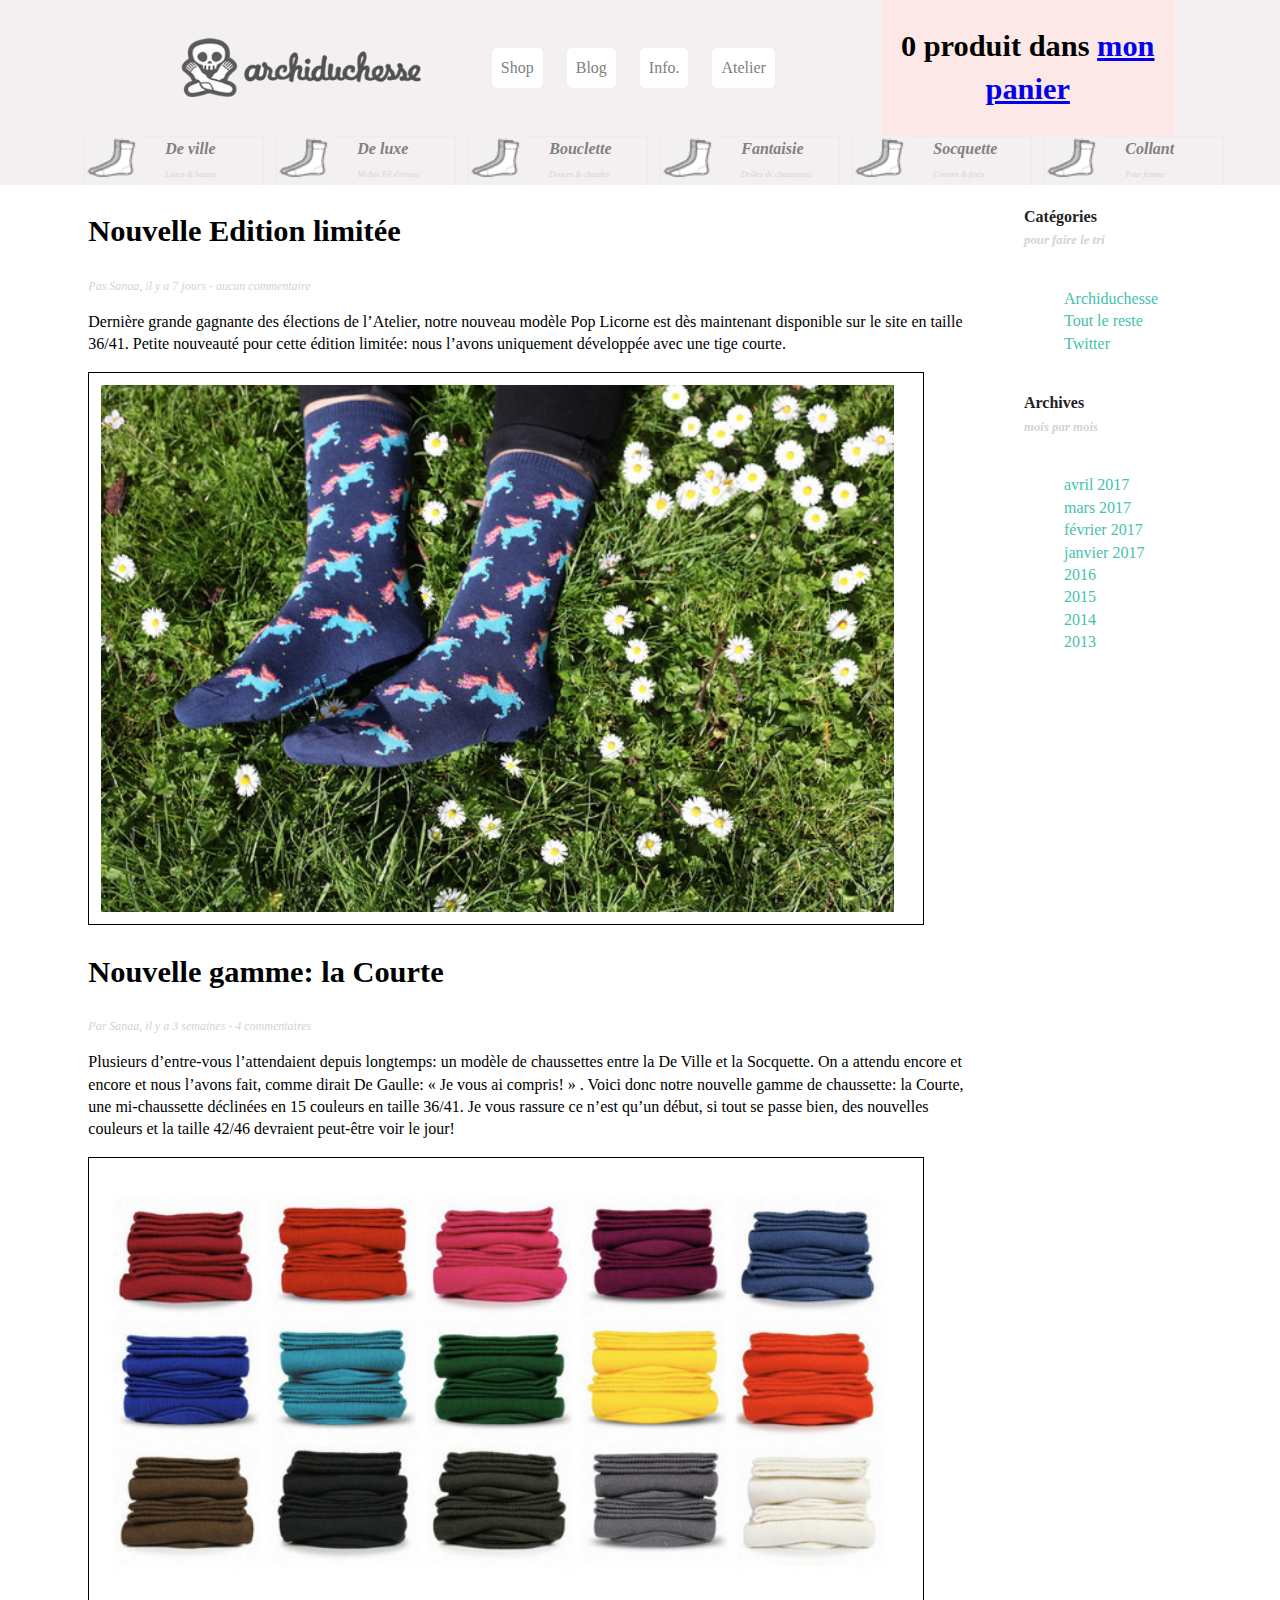
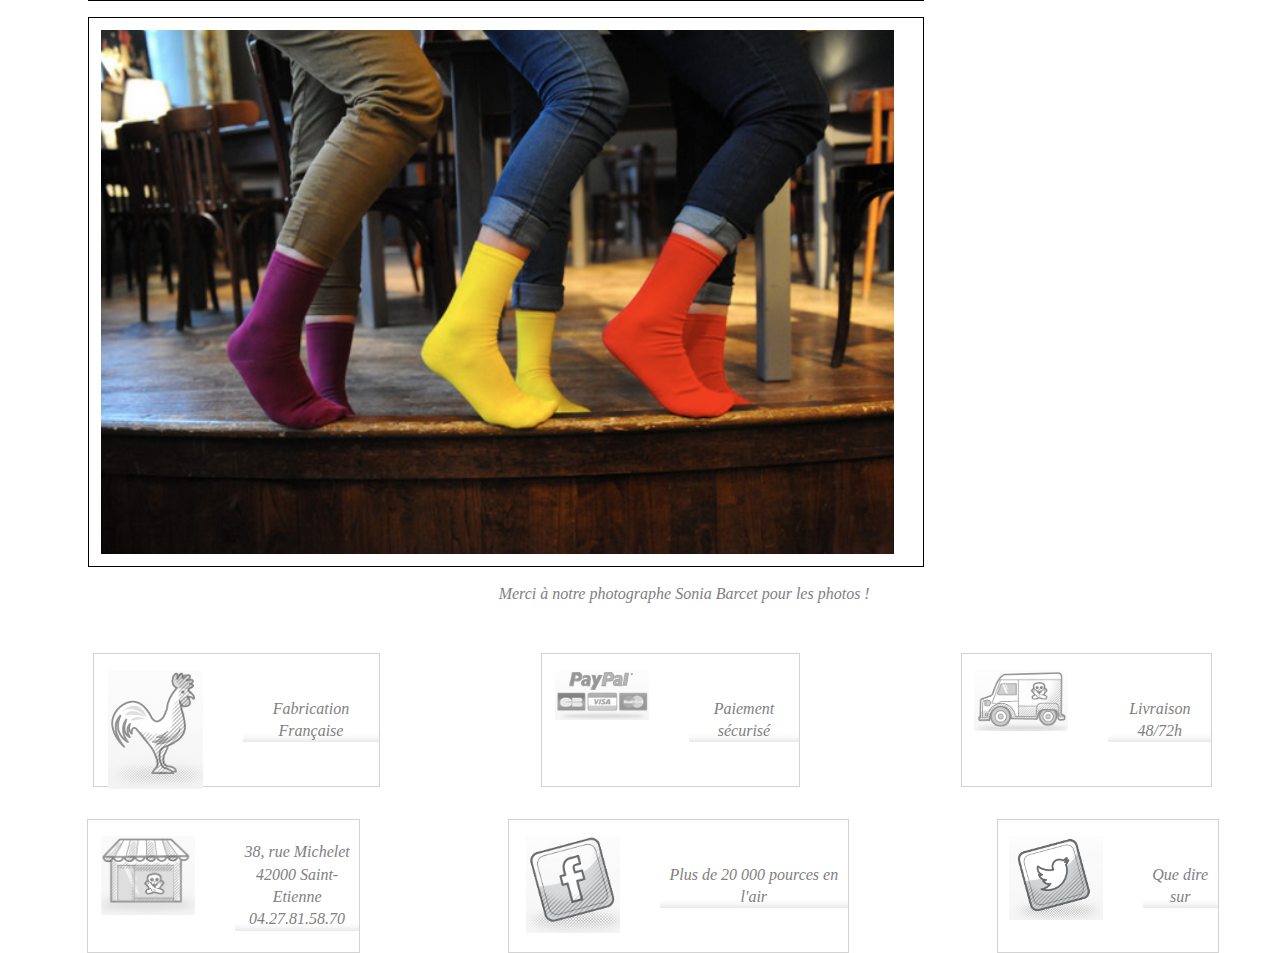
==== blog.html @ 6425f380 "fix some error again" ====
<!doctype html>
<html class="no-js" lang="fr">

<head>
    <meta charset="utf-8">
    <meta http-equiv="x-ua-compatible" content="ie=edge">
    <title>Archiduchesse</title>
    <meta name="description" content="">
    <meta name="viewport" content="width=device-width, initial-scale=1">

    <link rel="icon" href="favicon.ico" type="image/x-icon">
    <!-- Place favicon.ico in the root directory -->
    <link rel="stylesheet" href="css/normalize.css">
    <link rel="stylesheet" href="css/main.css">
    <script src="js/vendor/modernizr-2.8.3.min.js"></script>
</head>

<body>
    <!--[if lt IE 8]>
            <p class="browserupgrade">You are using an <strong>outdated</strong> browser. Please <a href="http://browsehappy.com/">upgrade your browser</a> to improve your experience.</p>
        <![endif]-->

    <!-- Add your site or application content here -->
    <header class="mobile">
        <!-- menu barre -->
        <img class="menubarre" src="https://www.archiduchesse.com/themes/axome/img/theme/menu.svg" alt="menubarre">

        <!-- logo archiduchesse -->
        <img class="logo" src="img/logo_archiduchesse.jpg" alt="logo archiduchesse">

        <!-- image caddie -->
        <img class="caddie" src="https://www.archiduchesse.com/themes/axome/img/theme/panier.svg" alt="panier">
    </header>

    <!-- - - - - - - - Début du header tablette - - - -->
    <header class="tablette">

        <section class="haut">
            <figure>
                <a href="index.html"><img class="logo" src="img/logo_archiduchesse.jpg" alt="logo archiduchesse"></a>
            </figure>

            <ul>
                <li><a href="www.shop.fr">Shop</a></li>
                <li><a href="www.bolg.fr">Blog</a></li>
                <li><a href="www.info.fr">Info.</a></li>
                <li><a href="www.atelier.fr">Atelier</a></li>
            </ul>

            <section class="rose">
                <h2>0 produit dans <a href="www.monpanier.fr">mon panier</a></h2>
            </section>

        </section>

        <!-- - - - - - - - FIN DU HEADER - - - - -->


        <ul id="menu">
            <li>
                <figure>
                    <img src="img/chaussette.png" alt="petites chaussettes">
                </figure>
                <h2>De ville<br><span>Lisses & hautes</span></h2>
            </li>

            <li>
                <figure>
                    <img src="img/chaussette.png" alt="petites chaussettes">
                </figure>
                <h2>De luxe<br><span>Mi-bas Fil d'écosse</span></h2>
            </li>

            <li>
                <figure>
                    <img src="img/chaussette.png" alt="petites chaussettes">
                </figure>
                <h2>Bouclette<br><span>Douces & chaudes</span></h2>
            </li>

            <li>
                <figure>
                    <img src="img/chaussette.png" alt="petites chaussettes">
                </figure>
                <h2>Fantaisie<br><span>Drôles de chaussettes</span></h2>
            </li>

            <li>
                <figure>
                    <img src="img/chaussette.png" alt="petites chaussettes">
                </figure>
                <h2>Socquette<br><span>Courtes & fines</span></h2>
            </li>

            <li>
                <figure>
                    <img src="img/chaussette.png" alt="petites chaussettes">
                </figure>
                <h2>Collant<br><span>Pour femme</span></h2>
            </li>


        </ul>
        </section>
    </header>
    <!-- - - - - - FIN DU HEADER VERSION TABLETTE - - - - - - -->

    <aside>
        <h4>Catégories<br>
  <span>pour faire le tri</span></h4>
        <ul>
            <li><a href="#">Archiduchesse</a></li>
            <li><a href="#">Tout le reste</a></li>
            <li><a href="#">Twitter</a>
        </ul>

        <h4>Archives
  <br><span>mois par mois</span></h4>
        <ul>
            <li><a href="#">avril 2017</a></li>
            <li><a href="#">mars 2017</a></li>
            <li><a href="#">février 2017</a></li>
            <li><a href="#">janvier 2017</a></li>
            <li><a href="#">2016</a></li>
            <li><a href="#">2015</a></li>
            <li><a href="#">2014</a></li>
            <li><a href="#">2013</a></li>
        </ul>

    </aside>





    <section class="blog">

        <article class="article1">

            <h2>Nouvelle Edition limitée</h2>
            <p class="commentaire">Pas Sanaa, il y a 7 jours - aucun commentaire</p>
            <p class="texte">Dernière grande gagnante des élections de l’Atelier, notre nouveau modèle Pop Licorne est dès maintenant disponible sur le site en taille 36/41. Petite nouveauté pour cette édition limitée: nous l’avons uniquement développée avec une tige
                courte.</p>

            <figure>
                <img src="img/prairie.png" alt="chaussettes licornes">
            </figure>
        </article>

        <article class="article1">
            <h2>Nouvelle gamme: la Courte</h2>
            <p class="commentaire">Par Sanaa, il y a 3 semaines - 4 commentaires</p>
            <p class="texte">Plusieurs d’entre-vous l’attendaient depuis longtemps: un modèle de chaussettes entre la De Ville et la Socquette. On a attendu encore et encore et nous l’avons fait, comme dirait De Gaulle: « Je vous ai compris! » . Voici donc notre nouvelle
                gamme de chaussette: la Courte, une mi-chaussette déclinées en 15 couleurs en taille 36/41. Je vous rassure ce n’est qu’un début, si tout se passe bien, des nouvelles couleurs et la taille 42/46 devraient peut-être voir le jour!</p>
            <figure>
                <img src="img/laine.png" alt="differentes couleurs de laine">
            </figure>

            <figure>
                <img src="img/pieds.png" alt="pieds en chaussettes">
            </figure>
            <p>Merci à notre photographe Sonia Barcet pour les photos !</p>
        </article>
    </section>
    <!-- - - - - - - DEBUT DU FOOTER - - - - - -->
    <footer>
        <section class="ligne1">
            <article>
                <figure>
                    <img src="img/coq.png" alt="Fabrication francaise">
                </figure>
                <h3>Fabrication Française</h3>
            </article>

            <article>
                <figure>
                    <img src="img/paypal.png" alt="Payez via Paypal">
                </figure>
                <h3>Paiement sécurisé</h3>
            </article>

            <article class="icon">
                <figure>
                    <img src="img/camion.png" alt="livraison">
                </figure>
                <h3>Livraison 48/72h</h3>
            </article>
        </section>

        <!-- DEUXIEME LIGNE DU FOOTER -->

        <section class="ligne2">

            <article class="icon">
                <figure>
                    <img src="img/maison.png" alt="notre magasin">
                </figure>
                <h3>38, rue Michelet<br>42000 Saint-Etienne<br>04.27.81.58.70</h3>
            </article>

            <article class="mobile">
                <figure>
                    <img src="img/camion.png" alt="livraison">
                </figure>
                <h3>Livraison 48/72h</h3>
            </article>

            <article class="mobile">
                <figure>
                    <img src="img/maison.png" alt="notre magasin">
                </figure>
                <h3>38, rue Michelet<br>42000 Saint-Etienne<br>04.27.81.58.70</h3>
            </article>


            <article class="icon">
                <figure>
                    <img src="img/facebook.png" alt="logo Facebook">
                </figure>
                <h3>Plus de 20 000 pources en l'air</h3>
            </article>

            <article class="icon">
                <figure>
                    <img src="img/twitter.png" alt="logo Twitter">
                </figure>
                <h3>Que dire sur </h3>
            </article>

        </section>
    </footer>









    <script src="https://code.jquery.com/jquery-1.12.0.min.js"></script>
    <script>
        window.jQuery || document.write('<script src="js/vendor/jquery-1.12.0.min.js"><\/script>')
    </script>
    <script src="js/plugins.js"></script>
    <script src="js/main.js"></script>

    <!-- Google Analytics: change UA-XXXXX-X to be your site's ID. -->
    <script>
        (function(b, o, i, l, e, r) {
            b.GoogleAnalyticsObject = l;
            b[l] || (b[l] =
                function() {
                    (b[l].q = b[l].q || []).push(arguments)
                });
            b[l].l = +new Date;
            e = o.createElement(i);
            r = o.getElementsByTagName(i)[0];
            e.src = 'https://www.google-analytics.com/analytics.js';
            r.parentNode.insertBefore(e, r)
        }(window, document, 'script', 'ga'));
        ga('create', 'UA-XXXXX-X', 'auto');
        ga('send', 'pageview');
    </script>
</body>

</html>
---- css/main.css ----
/*! HTML5 Boilerplate v5.3.0 | MIT License | https://html5boilerplate.com/ */


/*
 * What follows is the result of much research on cross-browser styling.
 * Credit left inline and big thanks to Nicolas Gallagher, Jonathan Neal,
 * Kroc Camen, and the H5BP dev community and team.
 */


/* ==========================================================================
   Base styles: opinionated defaults
   ========================================================================== */

html {
    color: #222;
    font-size: 1em;
    line-height: 1.4;
}


/*
 * Remove text-shadow in selection highlight:
 * https://twitter.com/miketaylr/status/12228805301
 *
 * These selection rule sets have to be separate.
 * Customize the background color to match your design.
 */

::-moz-selection {
    background: #b3d4fc;
    text-shadow: none;
}

::selection {
    background: #b3d4fc;
    text-shadow: none;
}


/*
 * A better looking default horizontal rule
 */

hr {
    display: block;
    height: 1px;
    border: 0;
    border-top: 1px solid #ccc;
    margin: 1em 0;
    padding: 0;
}


/*
 * Remove the gap between audio, canvas, iframes,
 * images, videos and the bottom of their containers:
 * https://github.com/h5bp/html5-boilerplate/issues/440
 */

audio, canvas, iframe, img, svg, video {
    vertical-align: middle;
}


/*
 * Remove default fieldset styles.
 */

fieldset {
    border: 0;
    margin: 0;
    padding: 0;
}


/*
 * Allow only vertical resizing of textareas.
 */

textarea {
    resize: vertical;
}


/* ==========================================================================
   Browser Upgrade Prompt
   ========================================================================== */

.browserupgrade {
    margin: 0.2em 0;
    background: #ccc;
    color: #000;
    padding: 0.2em 0;
}


/* ==========================================================================
   Author's custom styles
   ========================================================================== */

header {
    position: fixed;
    background-color: white;
    top: 0;
    width: 100%;
    display: inline-flex;
    justify-content: space-around;
    box-shadow: 0 0 15px grey;
    background-color: #F4F0F1;
}

body {
    font-family: "Georgia";
}


/* Icone et logo */

.menubarre {
    width: 8%;
    height: 8%;
    margin-top: 20px;
}

.logo {
    width: 50%;
    height: 50%;
}

.caddie {
    width: 8%;
    height: 8%;
    margin-top: 20px;
}


/* ---------------- Fin du header ---------- */

.contenu_principal {
    width: 90%;
}

h1 {
    margin-top: 1em;
    font-family: serif;
    color: grey;
    margin-left: 4%;
}


/* Réglage des tailles */

.tailles {
    margin-left: 4%;
    width: 100%;
    display: flex;
    justify-content: flex-start;
    flex-wrap: wrap;
}

.tailles a, .menu_fixe a {
    margin: .25em;
    text-decoration: none;
    border-radius: 7px;
    padding: 2%;
    border: 4px solid #DEDFD8;
    color: white;
    background-color: #DEDFD8;
}

.tailles a:hover, .menu_fixe a:hover {
    background-color: black;
    border: 4px solid black;
}


/* Réglage des photos de chaussettes */

.chaussettes {
    display: flex;
    flex-wrap: wrap;
    justify-content: flex-start;
    margin-top: 3%;
}

article h3, article p {
    font-weight: normal;
    text-align: center;
    color: grey;
    font-style: italic;
    font-family: serif;
}

article h3 {
    box-shadow: 0px -10px 10px -10px lightgrey inset;
}

article {
    margin-left: 2%;
}

.prix {
    width: 20%;
    border: 1px solid #DEDFD8;
    border-radius: 5px;
    background-color: #DEDFD8;
    padding-right: 1px;
    margin-left: 70%;
}

figure {
    width: 100%;
    margin-left: 5%;
}

img {
    width: 100%;
}

.pub {
    margin: auto;
}


/* -------------- FOOTER ------------- */


/* alignement des logos*/

.ligne1, .ligne2 {
    display: flex;
    justify-content: space-around;
}

footer h3, footer p, form {
    font-weight: normal;
    font-style: italic;
    color: grey;
    font-family: serif;
    font-size: 1em;
    text-align: center;
}

footer figure {
    width: 100px;
    height: 100px;
}


/* -------------------- PAGE BLOG ---------------- */

.blog {
    margin-left: 5%;
    position: relative;
    margin-top: 20%;
}

.article1 figure {
    width: 70%;
    border: 1px solid black;
    margin-left: 0;
}

.article1 img {
    margin: 12px;
    width: 95%;
    height: 95%;
}

.texte {
    font-family: serif;
    width: 90%;
    text-align: left;
    font-style: normal;
    color: black;
}

.commentaire {
    text-align: left;
    color: lightgrey;
    font-size: .75em;
}

h2 {
    font-size: 1.90em;
    font-family: serif;
    color: black;
    margin-left: 0%;
}

h2:hover {
    color: #44C2AC;
}

aside {
    display: none;
}


/* VERSION TABLETTE */

.tablette, .icon {
    display: none;
}

@media (min-width: 800px) {
    .mobile {
        display: none;
    }
    .tablette {
        position: relative;
        display: inline-flex;
        flex-wrap: wrap;
        align-items: center;
    }
    /* logo + menu + rose */
    .haut {
        display: inline-flex;
        flex-wrap: nowrap;
        align-items: center;
    }
    /* Logo Archiduchesse */
    .haut figure {
        width: 30%;
        height: 30%;
    }
    .tablette img {
        width: 100%;
    }
    /*Encadrement rose a droite du header*/
    .rose {
        background-color: #FCE9E7;
        text-align: center;
        width: 30%;
    }
    /* Menu format tablette */
    .haut ul {
        display: inline-flex;
        list-style-type: none;
        padding-left: 0;
        width: 40%;
    }
    .haut li {
        border: 5px solid white;
        border-radius: 5px;
        margin-right: 1.5em;
        padding: .25em;
        background-color: white;
    }
    li a {
        text-decoration: none;
        color: grey;
    }
    li a:hover {
        border: 5px solid black;
        color: black;
        border: black;
    }
    #menu {
        display: inline-flex;
        justify-content: center;
        width: 90%;
        margin-top: 0;
        margin-bottom: 0;
    }
    #menu li {
        display: inline-flex;
        margin-right: 1%;
        align-items: center;
        height: 3em;
        width: 75%;
        border-left: 1px solid #F7E5F1;
        border-top: 1px solid #F7E5F1;
        border-right: 1px solid #F7E5F1;
    }
    .tablette {
        box-shadow: none;
    }
    #menu li:hover {
        background-color: #F7E5F1;
    }
    #menu figure {
        width: 30%;
        margin: 0;
        margin-right: 15%;
    }
    #menu li span {
        font-weight: normal;
        font-size: .5em;
    }
    #menu h2 {
        font-size: 1em;
        font-family: serif;
        font-style: italic;
        color: grey;
    }
    /* Menu des tailles a droite */
    .menu_fixe {
        position: fixed;
        display: flex;
        flex-direction: column;
        width: 6%;
        margin-left: 90%;
    }
    /* Titre "chaussettes de ville"*/
    h1 {
        margin-top: 3.5%;
        font-weight: normal;
    }
    /* Début du footer - premiere ligne et deuxième ligne */
    .ligne1 article, .ligne2 article {
        display: inline-flex;
        border: 1px solid lightgrey;
        margin-top: 2em;
        align-items: center;
    }
    .tablette2 {
        display: inline-flex;
    }
    footer .mobile {
        display: none;
    }
    .blog {
        margin-top: 2%;
    }
    aside {
        display: flex;
        flex-direction: column;
        position: absolute;
        margin-left: 80%;
    }
    aside ul {
        list-style-type: none;
    }
    span {
        color: lightgrey;
        font-style: italic;
        font-size: .8em;
    }
    aside li a {
        color: #44C2AC;
    }
    .texte {
        width: 75%;
    }
}


/* ==========================================================================
   Helper classes
   ========================================================================== */


/*
 * Hide visually and from screen readers
 */

.hidden {
    display: none !important;
}


/*
 * Hide only visually, but have it available for screen readers:
 * http://snook.ca/archives/html_and_css/hiding-content-for-accessibility
 */

.visuallyhidden {
    border: 0;
    clip: rect(0 0 0 0);
    height: 1px;
    margin: -1px;
    overflow: hidden;
    padding: 0;
    position: absolute;
    width: 1px;
}


/*
 * Extends the .visuallyhidden class to allow the element
 * to be focusable when navigated to via the keyboard:
 * https://www.drupal.org/node/897638
 */

.visuallyhidden.focusable:active, .visuallyhidden.focusable:focus {
    clip: auto;
    height: auto;
    margin: 0;
    overflow: visible;
    position: static;
    width: auto;
}


/*
 * Hide visually and from screen readers, but maintain layout
 */

.invisible {
    visibility: hidden;
}


/*
 * Clearfix: contain floats
 *
 * For modern browsers
 * 1. The space content is one way to avoid an Opera bug when the
 *    `contenteditable` attribute is included anywhere else in the document.
 *    Otherwise it causes space to appear at the top and bottom of elements
 *    that receive the `clearfix` class.
 * 2. The use of `table` rather than `block` is only necessary if using
 *    `:before` to contain the top-margins of child elements.
 */

.clearfix:before, .clearfix:after {
    content: " ";
    /* 1 */
    display: table;
    /* 2 */
}

.clearfix:after {
    clear: both;
}


/* ==========================================================================
   EXAMPLE Media Queries for Responsive Design.
   These examples override the primary ('mobile first') styles.
   Modify as content requires.
   ========================================================================== */

@media only screen and (min-width: 35em) {
    /* Style adjustments for viewports that meet the condition */
}

@media print, (-webkit-min-device-pixel-ratio: 1.25), (min-resolution: 1.25dppx), (min-resolution: 120dpi) {
    /* Style adjustments for high resolution devices */
}


/* ==========================================================================
   Print styles.
   Inlined to avoid the additional HTTP request:
   http://www.phpied.com/delay-loading-your-print-css/
   ========================================================================== */

@media print {
    *, *:before, *:after, *:first-letter, *:first-line {
        background: transparent !important;
        color: #000 !important;
        /* Black prints faster:
                                   http://www.sanbeiji.com/archives/953 */
        box-shadow: none !important;
        text-shadow: none !important;
    }
    a, a:visited {
        text-decoration: underline;
    }
    a[href]:after {
        content: " (" attr(href) ")";
    }
    abbr[title]:after {
        content: " (" attr(title) ")";
    }
    /*
     * Don't show links that are fragment identifiers,
     * or use the `javascript:` pseudo protocol
     */
    a[href^="#"]:after, a[href^="javascript:"]:after {
        content: "";
    }
    pre, blockquote {
        border: 1px solid #999;
        page-break-inside: avoid;
    }
    /*
     * Printing Tables:
     * http://css-discuss.incutio.com/wiki/Printing_Tables
     */
    thead {
        display: table-header-group;
    }
    tr, img {
        page-break-inside: avoid;
    }
    img {
        max-width: 100% !important;
    }
    p, h2, h3 {
        orphans: 3;
        widows: 3;
    }
    h2, h3 {
        page-break-after: avoid;
    }
}
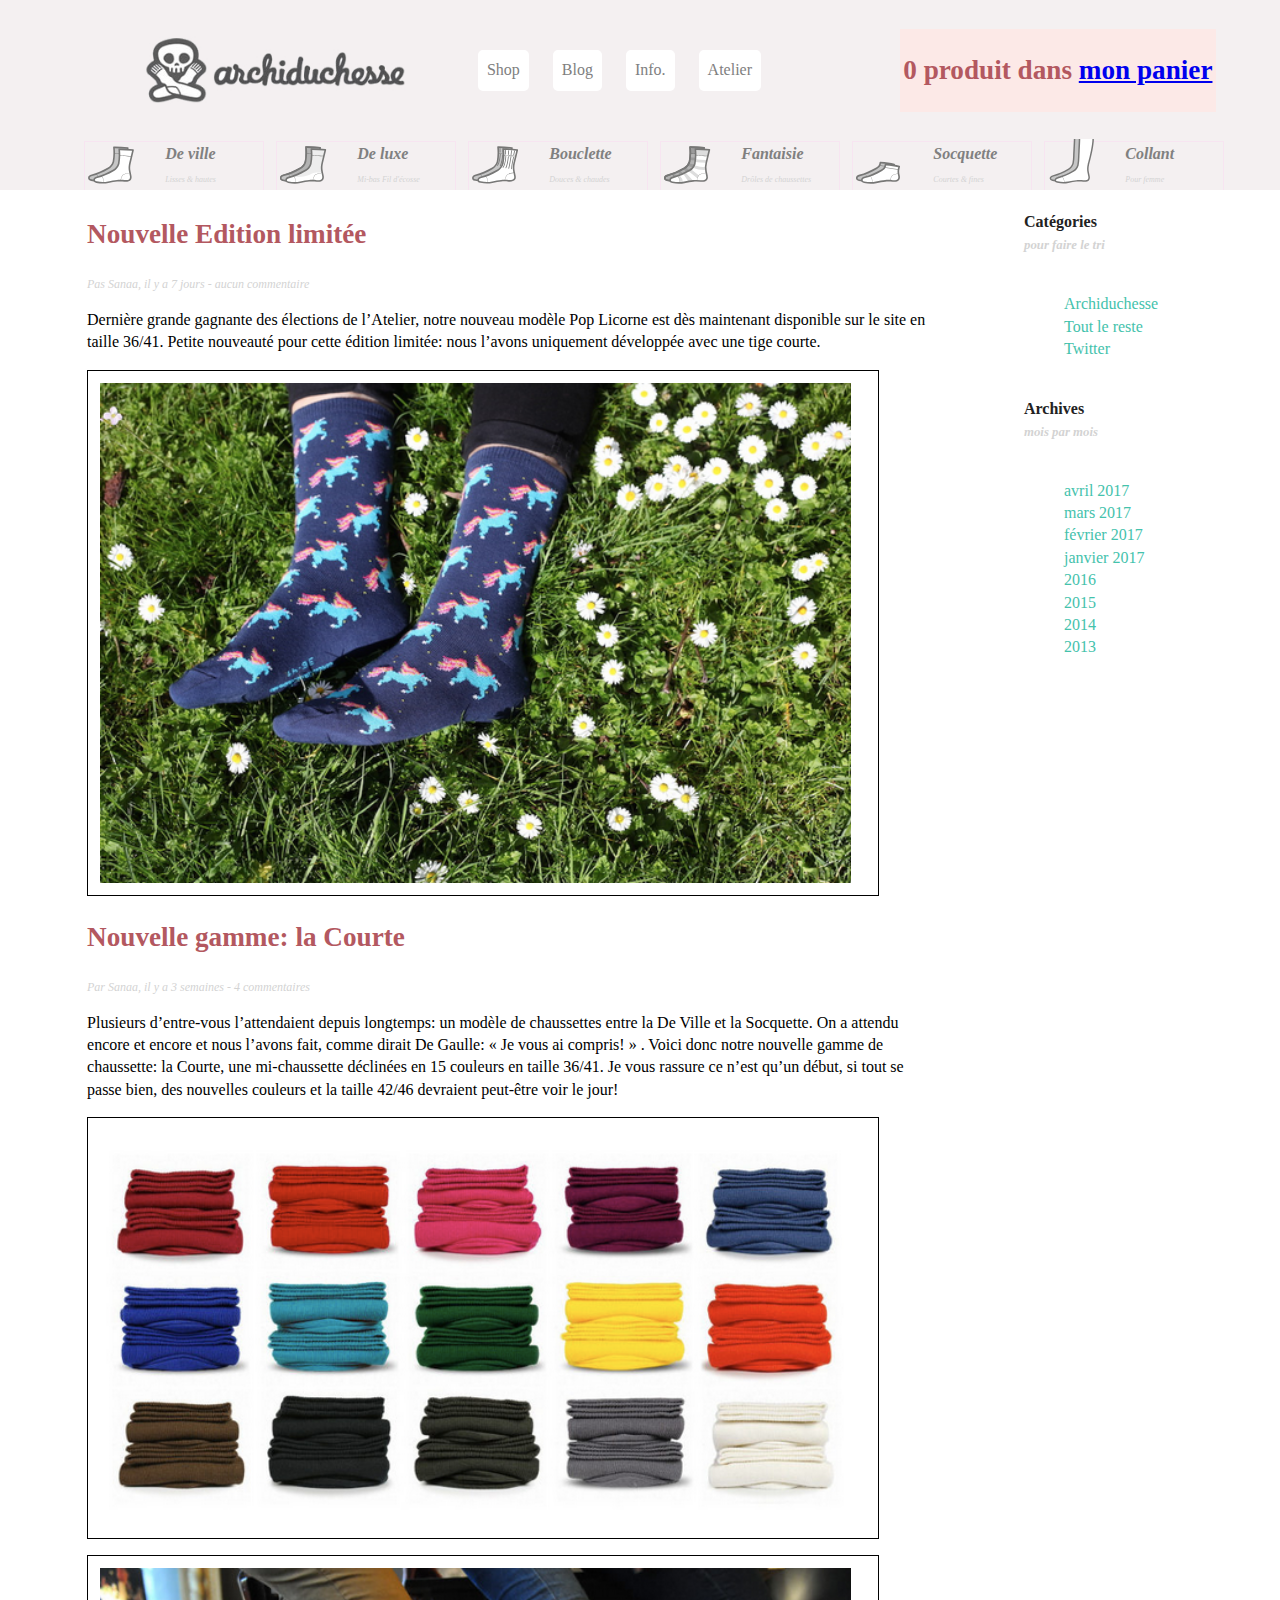
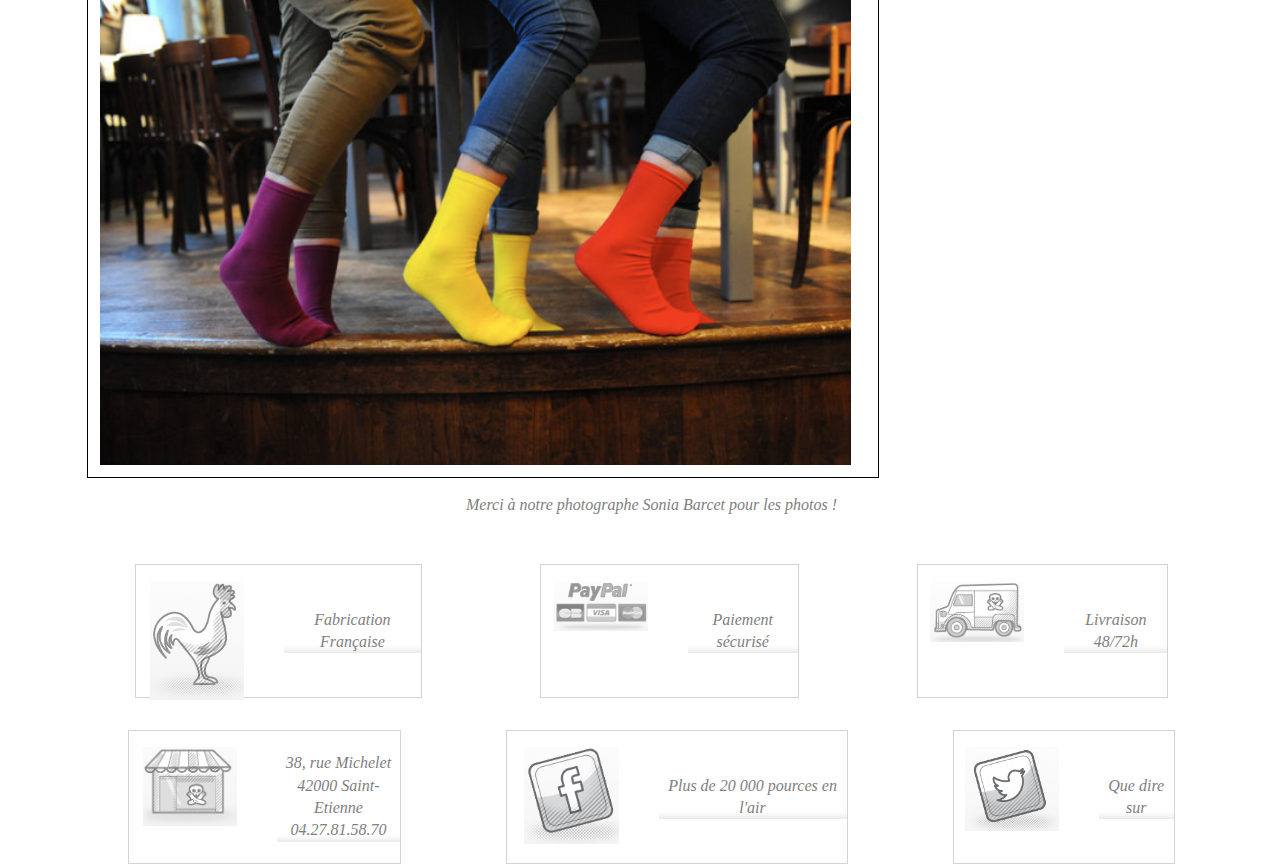
==== commit 13750422: "finalization and paufination" ====
--- a/blog.html
+++ b/blog.html
@@ -22,17 +22,13 @@
 
     <!-- Add your site or application content here -->
     <header class="mobile">
-        <!-- menu barre -->
+        <!-- Top header part -->
         <img class="menubarre" src="https://www.archiduchesse.com/themes/axome/img/theme/menu.svg" alt="menubarre">
-
-        <!-- logo archiduchesse -->
         <img class="logo" src="img/logo_archiduchesse.jpg" alt="logo archiduchesse">
-
-        <!-- image caddie -->
         <img class="caddie" src="https://www.archiduchesse.com/themes/axome/img/theme/panier.svg" alt="panier">
     </header>
 
-    <!-- - - - - - - - Début du header tablette - - - -->
+    <!-- - - - - - - - Header tablette - - - -->
     <header class="tablette">
 
         <section class="haut">
@@ -41,10 +37,10 @@
             </figure>
 
             <ul>
-                <li><a href="www.shop.fr">Shop</a></li>
-                <li><a href="www.bolg.fr">Blog</a></li>
-                <li><a href="www.info.fr">Info.</a></li>
-                <li><a href="www.atelier.fr">Atelier</a></li>
+                <li><a href="index.html">Shop</a></li>
+                <li><a href="blog.html">Blog</a></li>
+                <li><a href="#">Info.</a></li>
+                <li><a href="#">Atelier</a></li>
             </ul>
 
             <section class="rose">
@@ -53,48 +49,47 @@
 
         </section>
 
-        <!-- - - - - - - - FIN DU HEADER - - - - -->
-
+        <!-- - - - - - - - Nav chaussette - - - - -->
 
         <ul id="menu">
             <li>
                 <figure>
-                    <img src="img/chaussette.png" alt="petites chaussettes">
+                    <img src="img/deville.svg" alt="chaussettes deville">
                 </figure>
                 <h2>De ville<br><span>Lisses & hautes</span></h2>
             </li>
 
             <li>
                 <figure>
-                    <img src="img/chaussette.png" alt="petites chaussettes">
+                    <img src="img/deluxe.svg" alt="chaussettes deluxe">
                 </figure>
                 <h2>De luxe<br><span>Mi-bas Fil d'écosse</span></h2>
             </li>
 
             <li>
                 <figure>
-                    <img src="img/chaussette.png" alt="petites chaussettes">
+                    <img src="img/bouclette.svg" alt="chaussettes bouclette">
                 </figure>
                 <h2>Bouclette<br><span>Douces & chaudes</span></h2>
             </li>
 
             <li>
                 <figure>
-                    <img src="img/chaussette.png" alt="petites chaussettes">
+                    <img src="img/fantaisie.svg" alt="chaussettes fantaisie">
                 </figure>
                 <h2>Fantaisie<br><span>Drôles de chaussettes</span></h2>
             </li>
 
             <li>
                 <figure>
-                    <img src="img/chaussette.png" alt="petites chaussettes">
+                    <img src="img/soquettes.svg" alt="chaussettes socquette">
                 </figure>
                 <h2>Socquette<br><span>Courtes & fines</span></h2>
             </li>
 
             <li>
                 <figure>
-                    <img src="img/chaussette.png" alt="petites chaussettes">
+                    <img src="img/collants.svg" alt="chaussettes collant">
                 </figure>
                 <h2>Collant<br><span>Pour femme</span></h2>
             </li>
@@ -103,7 +98,6 @@
         </ul>
         </section>
     </header>
-    <!-- - - - - - FIN DU HEADER VERSION TABLETTE - - - - - - -->
 
     <aside>
         <h4>Catégories<br>
@@ -140,7 +134,8 @@
             <h2>Nouvelle Edition limitée</h2>
             <p class="commentaire">Pas Sanaa, il y a 7 jours - aucun commentaire</p>
             <p class="texte">Dernière grande gagnante des élections de l’Atelier, notre nouveau modèle Pop Licorne est dès maintenant disponible sur le site en taille 36/41. Petite nouveauté pour cette édition limitée: nous l’avons uniquement développée avec une tige
-                courte.</p>
+                courte.
+            </p>
 
             <figure>
                 <img src="img/prairie.png" alt="chaussettes licornes">
@@ -162,7 +157,7 @@
             <p>Merci à notre photographe Sonia Barcet pour les photos !</p>
         </article>
     </section>
-    <!-- - - - - - - DEBUT DU FOOTER - - - - - -->
+    <!-- - - - - - - Footer part - - - - - -->
     <footer>
         <section class="ligne1">
             <article>
@@ -186,8 +181,6 @@
                 <h3>Livraison 48/72h</h3>
             </article>
         </section>
-
-        <!-- DEUXIEME LIGNE DU FOOTER -->
 
         <section class="ligne2">
 
--- a/css/main.css
+++ b/css/main.css
@@ -114,8 +114,11 @@
     font-family: "Georgia";
 }
 
-
-/* Icone et logo */
+section
+{
+  width: 90%;
+  margin: auto;
+}
 
 .menubarre {
     width: 8%;
@@ -133,9 +136,6 @@
     height: 8%;
     margin-top: 20px;
 }
-
-
-/* ---------------- Fin du header ---------- */
 
 .contenu_principal {
     width: 90%;
@@ -283,16 +283,16 @@
 }
 
 h2 {
-    font-size: 1.90em;
+    font-size: 1.7rem;
     font-family: serif;
-    color: black;
+    color: #B35860;
     margin-left: 0%;
 }
 
-h2:hover {
-    color: #44C2AC;
-}
-
+#monpetitpanier {
+    color: #B35860;
+    font-size: 1.7rem;
+}
 aside {
     display: none;
 }
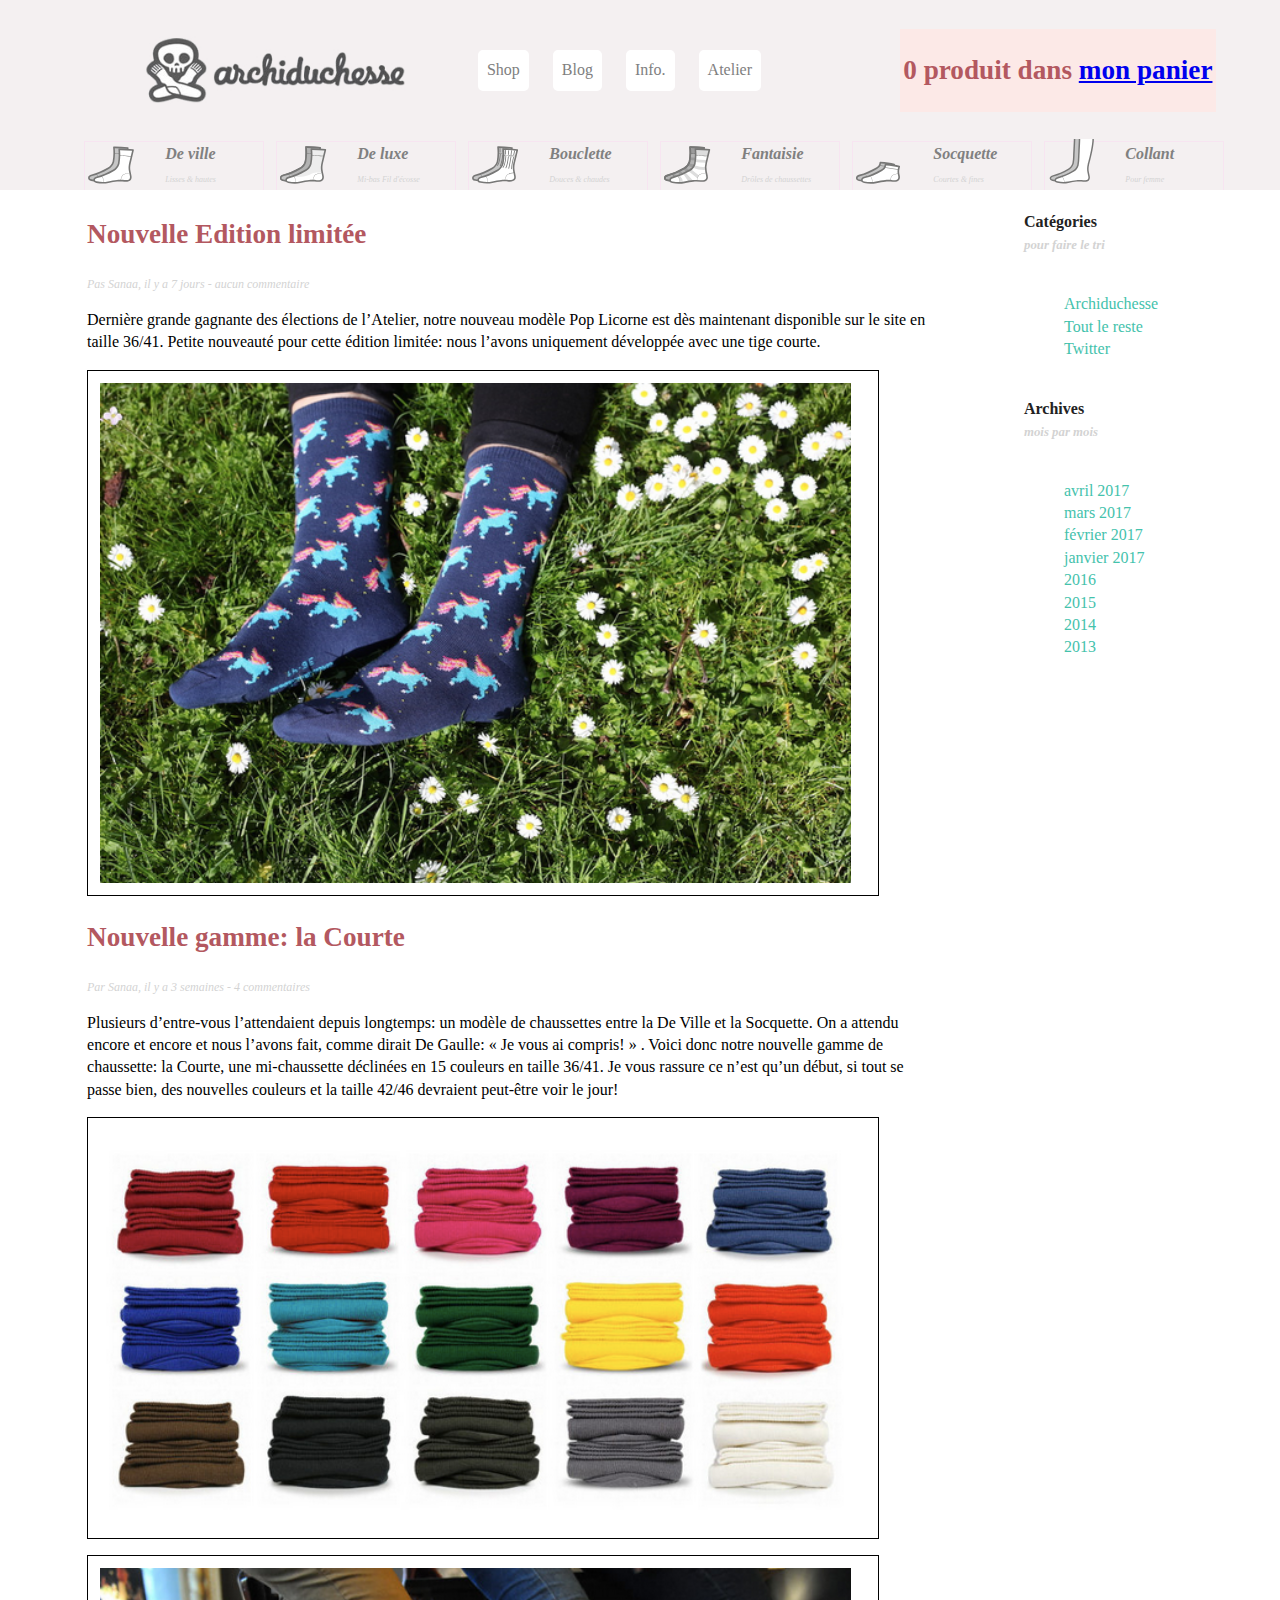
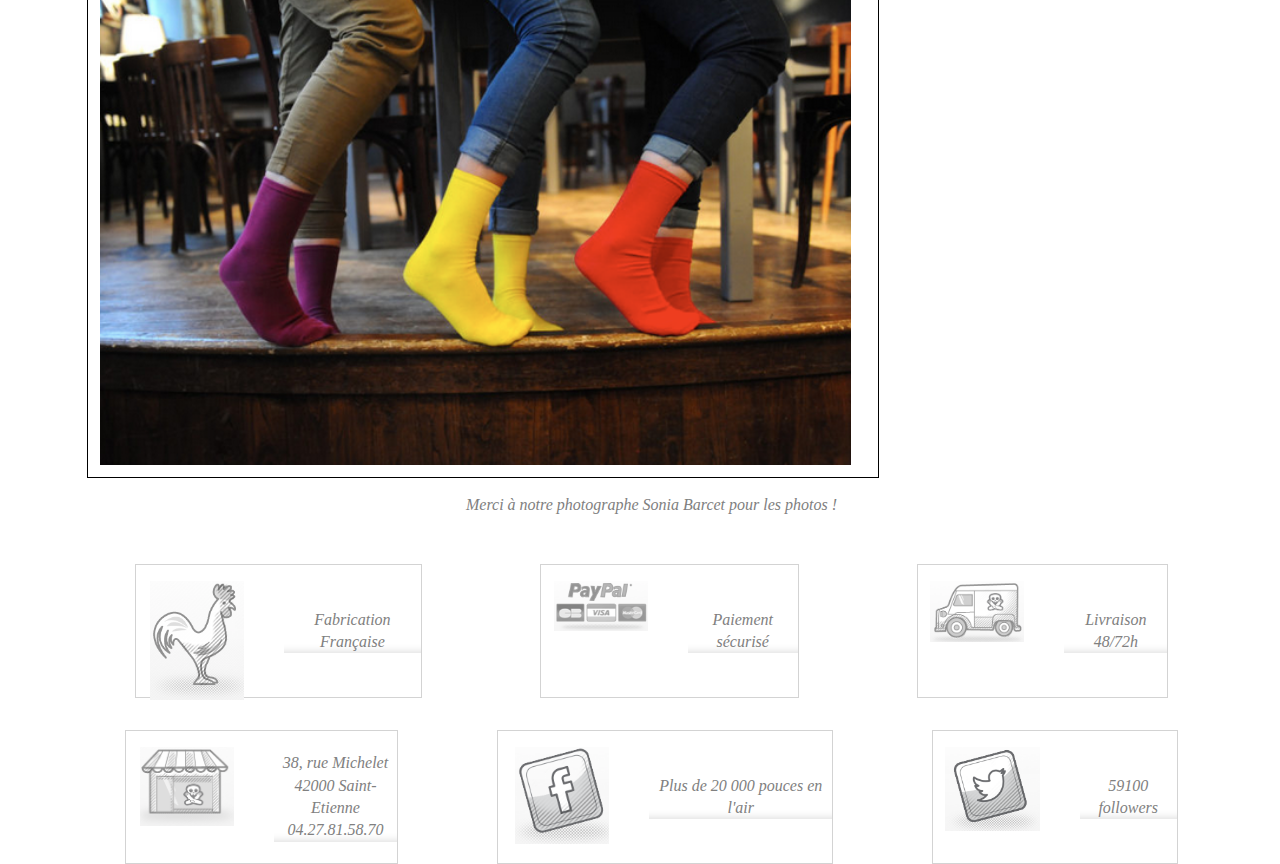
==== commit c37a255e: "fix" ====
--- a/blog.html
+++ b/blog.html
@@ -210,14 +210,14 @@
                 <figure>
                     <img src="img/facebook.png" alt="logo Facebook">
                 </figure>
-                <h3>Plus de 20 000 pources en l'air</h3>
+                <h3>Plus de 20 000 pouces en l'air</h3>
             </article>
 
             <article class="icon">
                 <figure>
                     <img src="img/twitter.png" alt="logo Twitter">
                 </figure>
-                <h3>Que dire sur </h3>
+                <h3>59100 followers</h3>
             </article>
 
         </section>
